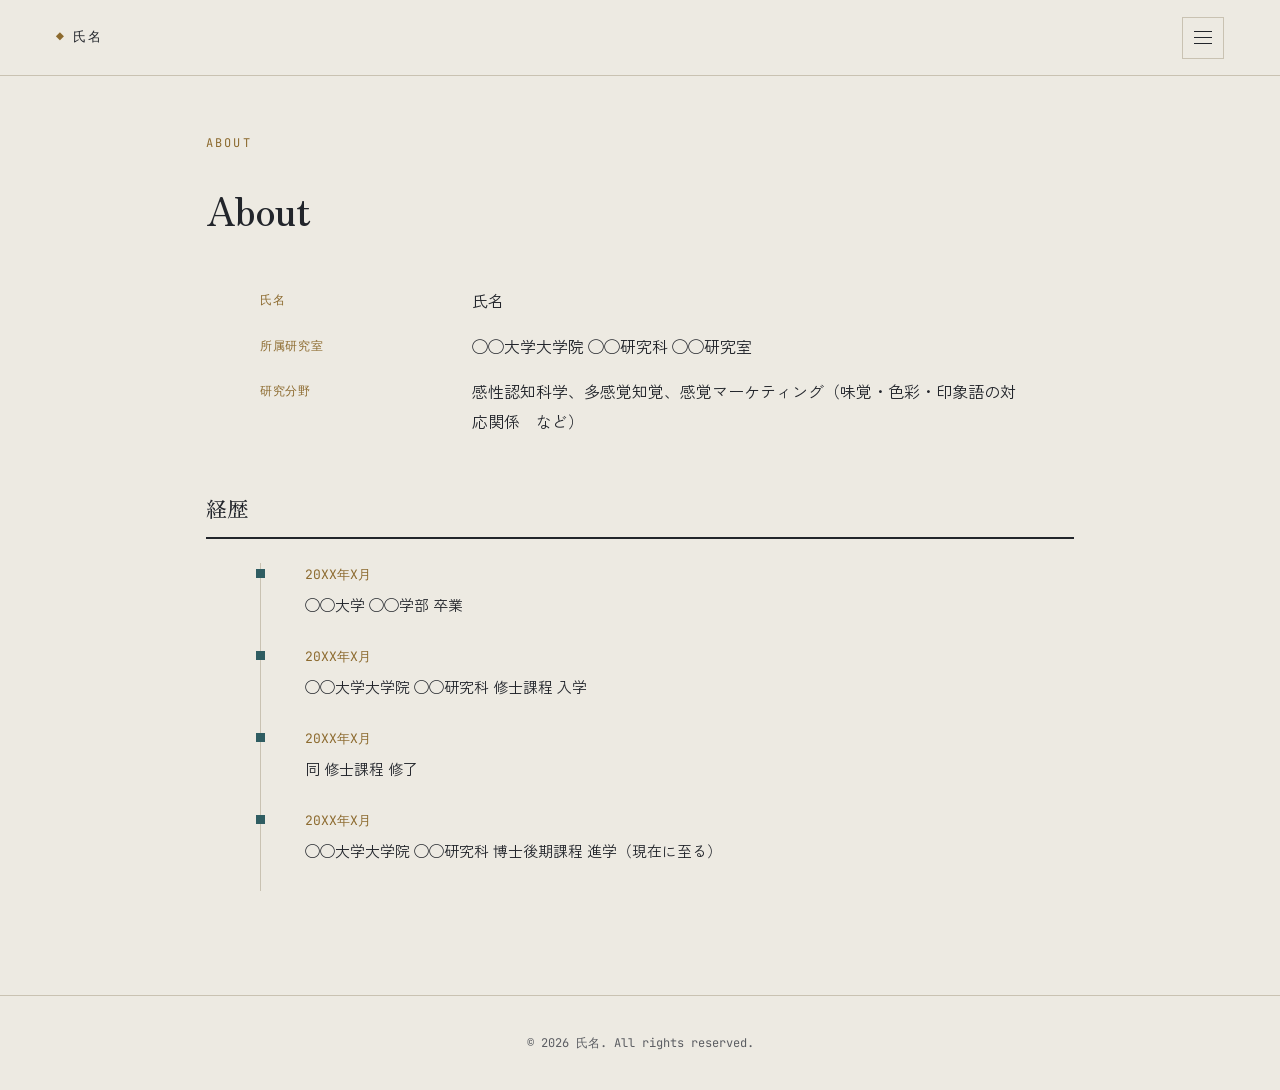
==== about.html @ 25bf6706 "About, Contact, Information, Publicationsのページを作成" ====
<!doctype html>
<html lang="ja">
<head>
<meta charset="UTF-8">
<meta name="viewport" content="width=device-width, initial-scale=1.0">
<title>About｜氏名</title>
<link rel="preconnect" href="https://fonts.googleapis.com">
<link rel="preconnect" href="https://fonts.gstatic.com" crossorigin>
<link href="https://fonts.googleapis.com/css2?family=Zen+Old+Mincho:wght@500;700&family=Zen+Kaku+Gothic+New:wght@400;500;700&family=JetBrains+Mono:wght@400;500&display=swap" rel="stylesheet">
<link rel="stylesheet" href="css/style.css">
</head>
<body>

<header class="site-header">
  <a class="site-header__brand" href="index.html"><span class="mark">&#9670;</span>氏名</a>
  <button class="menu-toggle" id="menuToggle" type="button" aria-expanded="false" aria-controls="siteNav" aria-label="メニューを開閉する">
    <span class="bar"></span>
  </button>
  <nav class="site-nav" id="siteNav" data-state="closed">
    <a class="site-nav__link" href="index.html">Home</a>
    <a class="site-nav__link" href="about.html">About</a>
    <a class="site-nav__link" href="information.html">Information</a>
    <a class="site-nav__link" href="publications.html">Publications</a>
    <a class="site-nav__link" href="contact.html">Contact</a>
  </nav>
</header>

<main>
  <section class="page-head">
    <p class="hero__kicker">About</p>
    <h1 class="page-title">About</h1>
  </section>

  <dl class="profile-grid">
    <dt>氏名</dt>
    <dd>氏名</dd>

    <dt>所属研究室</dt>
    <dd>◯◯大学大学院 ◯◯研究科 ◯◯研究室</dd>

    <dt>研究分野</dt>
    <dd>感性認知科学、多感覚知覚、感覚マーケティング（味覚・色彩・印象語の対応関係　など）</dd>
  </dl>

  <section class="section-block" style="padding-top:0;">
    <div class="section-heading">
      <h2>経歴</h2>
    </div>
    <ol class="timeline">
      <li><span class="year">20XX年X月</span>◯◯大学 ◯◯学部 卒業</li>
      <li><span class="year">20XX年X月</span>◯◯大学大学院 ◯◯研究科 修士課程 入学</li>
      <li><span class="year">20XX年X月</span>同 修士課程 修了</li>
      <li><span class="year">20XX年X月</span>◯◯大学大学院 ◯◯研究科 博士後期課程 進学（現在に至る）</li>
    </ol>
  </section>
</main>

<footer class="site-footer">&copy; 2026 氏名. All rights reserved.</footer>

<script src="js/news-data.js"></script>
<script src="js/main.js"></script>
</body>
</html>
---- css/style.css ----
/* =========================================================
   研究者ホームページ用スタイルシート
   モチーフ：archival index card / 研究ノートの見出しカード
   ========================================================= */

:root {
  /* --- color --- */
  --paper:      #EDEAE2; /* 台紙となる紙色 */
  --paper-alt:  #E3DFD3; /* カード用のやや濃い紙色 */
  --ink:        #22252B; /* 本文インク */
  --ink-soft:   #5B5D62; /* 補助テキスト */
  --line:       #C9C2B2; /* 罫線（インデックスカードの罫） */
  --accent:     #2F5D62; /* リンク・強調（深いティール） */
  --accent-soft:#DCE7E6; /* タグ背景 */
  --brass:      #8C6A2E; /* 日付・採番（真鍮色） */

  /* --- type --- */
  --font-display: 'Zen Old Mincho', serif;
  --font-body: 'Zen Kaku Gothic New', 'Hiragino Sans', 'Noto Sans JP', sans-serif;
  --font-mono: 'JetBrains Mono', 'SFMono-Regular', Consolas, monospace;

  /* --- layout --- */
  --content-width: 760px;
  --wide-width: 980px;
  --header-height: 76px;
}

* { box-sizing: border-box; }
html { scroll-behavior: smooth; }

@media (prefers-reduced-motion: reduce) {
  html { scroll-behavior: auto; }
  *, *::before, *::after {
    animation-duration: 0.01ms !important;
    animation-iteration-count: 1 !important;
    transition-duration: 0.01ms !important;
  }
}

body {
  margin: 0;
  background: var(--paper);
  color: var(--ink);
  font-family: var(--font-body);
  line-height: 1.85;
  -webkit-font-smoothing: antialiased;
}

h1, h2, h3 { font-family: var(--font-display); font-weight: 500; }

a { color: var(--accent); }
.prose a { text-decoration: underline; text-underline-offset: 3px; }

:focus-visible {
  outline: 2px solid var(--accent);
  outline-offset: 3px;
}

img { max-width: 100%; display: block; }

/* ---------------- header / hamburger nav ---------------- */

.site-header {
  position: sticky;
  top: 0;
  z-index: 50;
  display: flex;
  align-items: center;
  justify-content: space-between;
  height: var(--header-height);
  padding: 0 clamp(20px, 5vw, 56px);
  background: var(--paper);
  border-bottom: 1px solid var(--line);
}

.site-header__brand {
  font-family: var(--font-mono);
  font-size: 13px;
  letter-spacing: .1em;
  text-transform: uppercase;
  color: var(--ink);
  text-decoration: none;
}
.site-header__brand .mark { color: var(--brass); margin-right: 8px; }

.menu-toggle {
  position: relative;
  width: 42px;
  height: 42px;
  background: transparent;
  border: 1px solid var(--line);
  cursor: pointer;
  padding: 0;
  display: flex;
  align-items: center;
  justify-content: center;
}
.menu-toggle:hover { border-color: var(--accent); }

.menu-toggle .bar,
.menu-toggle .bar::before,
.menu-toggle .bar::after {
  width: 18px;
  height: 1.5px;
  background: var(--ink);
  transition: transform .25s ease, opacity .25s ease, background .25s ease;
}
.menu-toggle .bar { position: relative; display: block; }
.menu-toggle .bar::before,
.menu-toggle .bar::after {
  content: "";
  position: absolute;
  left: 0;
}
.menu-toggle .bar::before { top: -6px; }
.menu-toggle .bar::after  { top: 6px; }

.menu-toggle[aria-expanded="true"] .bar { background: transparent; }
.menu-toggle[aria-expanded="true"] .bar::before { transform: translateY(6px) rotate(45deg); }
.menu-toggle[aria-expanded="true"] .bar::after  { transform: translateY(-6px) rotate(-45deg); }

.site-nav {
  position: absolute;
  top: var(--header-height);
  right: clamp(20px, 5vw, 56px);
  min-width: 220px;
  max-width: calc(100vw - 40px);
  background: var(--paper);
  border: 1px solid var(--line);
  display: flex;
  flex-direction: column;
  transform-origin: top right;
  transform: scaleY(0);
  opacity: 0;
  pointer-events: none;
  transition: transform .18s ease, opacity .18s ease;
  box-shadow: 0 8px 24px rgba(34,37,43,0.08);
}
.site-nav[data-state="open"] {
  transform: scaleY(1);
  opacity: 1;
  pointer-events: auto;
}

.site-nav__link {
  padding: 14px 20px;
  border-bottom: 1px solid var(--line);
  color: var(--ink);
  font-size: 14px;
  text-decoration: none;
  letter-spacing: .02em;
}
.site-nav__link:last-child { border-bottom: none; }
.site-nav__link:hover,
.site-nav__link[aria-current="page"] {
  color: var(--accent);
  background: var(--accent-soft);
}

/* ---------------- hero (Home) ---------------- */

.hero {
  max-width: var(--wide-width);
  margin: 0 auto;
  padding: 72px clamp(20px, 6vw, 56px) 48px;
}
.hero__kicker {
  font-family: var(--font-mono);
  font-size: 12px;
  letter-spacing: .18em;
  text-transform: uppercase;
  color: var(--brass);
  margin: 0 0 18px;
}
.hero__name {
  font-size: clamp(36px, 6vw, 64px);
  margin: 0 0 14px;
  line-height: 1.15;
}
.hero__role {
  font-family: var(--font-mono);
  font-size: 14px;
  color: var(--ink-soft);
  margin: 0;
}

/* ---------------- generic page header ---------------- */

.page-head {
  max-width: var(--wide-width);
  margin: 0 auto;
  padding: 56px clamp(20px, 6vw, 56px) 0;
}
.page-title { font-size: clamp(28px, 4vw, 40px); margin: 6px 0 12px; }
.page-lead { color: var(--ink-soft); font-size: 15px; max-width: 62ch; }

.section-block {
  max-width: var(--wide-width);
  margin: 0 auto;
  padding: 0 clamp(20px, 6vw, 56px) 40px;
}

.section-heading {
  display: flex;
  align-items: baseline;
  justify-content: space-between;
  gap: 16px;
  border-bottom: 2px solid var(--ink);
  padding-bottom: 10px;
  margin: 44px 0 0;
}
.section-heading h2 { font-size: 21px; margin: 0; letter-spacing: .02em; }
.section-heading a {
  font-family: var(--font-mono);
  font-size: 12px;
  text-transform: uppercase;
  letter-spacing: .06em;
  white-space: nowrap;
  text-decoration: none;
}
.section-heading a:hover { text-decoration: underline; }

/* ---------------- entry list (News / Information) ---------------- */

.entry-list {
  list-style: none;
  margin: 0;
  padding: 0;
  border-top: 1px solid var(--line);
}
.entry {
  display: grid;
  grid-template-columns: 110px 1fr;
  gap: 6px 20px;
  padding: 22px 0;
  border-bottom: 1px solid var(--line);
}
.entry__date {
  font-family: var(--font-mono);
  font-size: 13px;
  color: var(--brass);
  padding-top: 3px;
}
.entry__tag {
  display: inline-block;
  font-family: var(--font-mono);
  font-size: 11px;
  letter-spacing: .05em;
  text-transform: uppercase;
  padding: 2px 8px;
  border: 1px solid var(--accent);
  color: var(--accent);
  margin-bottom: 8px;
}
.entry__body h3 {
  font-size: 18px;
  margin: 0 0 4px;
  font-weight: 500;
}
.entry__empty {
  padding: 22px 0;
  color: var(--ink-soft);
  font-size: 14px;
}

/* ---------------- About: profile + timeline ---------------- */

.profile-grid {
  max-width: var(--content-width);
  margin: 40px auto 0;
  padding: 0 0 8px;
  display: grid;
  grid-template-columns: 180px 1fr;
  gap: 16px 32px;
}
.profile-grid dt {
  font-family: var(--font-mono);
  font-size: 12px;
  text-transform: uppercase;
  letter-spacing: .06em;
  color: var(--brass);
  padding-top: 3px;
  margin: 0;
}
.profile-grid dd {
  margin: 0;
  font-size: 16px;
}

.timeline {
  max-width: var(--content-width);
  margin: 24px auto 0;
  padding: 0 0 0 24px;
  list-style: none;
  border-left: 1px solid var(--line);
}
.timeline li {
  position: relative;
  padding: 0 0 26px 20px;
  font-size: 15px;
}
.timeline li::before {
  content: "";
  position: absolute;
  left: -29px;
  top: 6px;
  width: 9px;
  height: 9px;
  background: var(--accent);
}
.timeline .year {
  display: block;
  font-family: var(--font-mono);
  font-size: 13px;
  color: var(--brass);
  margin-bottom: 4px;
}

/* ---------------- Publications ---------------- */

.pub-year {
  max-width: var(--content-width);
  margin: 44px auto 16px;
  font-family: var(--font-mono);
  font-size: 14px;
  letter-spacing: .04em;
  color: var(--brass);
  border-bottom: 1px solid var(--line);
  padding-bottom: 8px;
}
.pub-list {
  max-width: var(--content-width);
  margin: 0 auto;
  padding: 0;
  list-style: none;
  counter-reset: pub;
}
.pub-list li {
  counter-increment: pub;
  padding: 14px 0 14px 34px;
  border-bottom: 1px solid var(--line);
  font-size: 15px;
  position: relative;
}
.pub-list li::before {
  content: counter(pub, decimal-leading-zero);
  position: absolute;
  left: 0;
  top: 14px;
  font-family: var(--font-mono);
  font-size: 13px;
  color: var(--accent);
}

/* ---------------- Contact ---------------- */

.contact-card {
  max-width: var(--content-width);
  margin: 40px auto 0;
  border: 1px solid var(--line);
  background: var(--paper-alt);
  padding: 36px clamp(20px, 4vw, 40px);
  display: grid;
  gap: 26px;
}
.contact-card dt {
  font-family: var(--font-mono);
  font-size: 12px;
  text-transform: uppercase;
  letter-spacing: .06em;
  color: var(--brass);
  margin: 0 0 6px;
}
.contact-card dd { margin: 0; font-size: 16px; }

/* ---------------- footer ---------------- */

.site-footer {
  margin-top: 64px;
  padding: 36px 20px;
  border-top: 1px solid var(--line);
  text-align: center;
  font-family: var(--font-mono);
  font-size: 12px;
  color: var(--ink-soft);
}

/* ---------------- responsive ---------------- */

@media (max-width: 640px) {
  .entry { grid-template-columns: 1fr; }
  .entry__date { padding-top: 0; }
  .profile-grid { grid-template-columns: 1fr; }
  .profile-grid dt { padding-top: 0; }
}
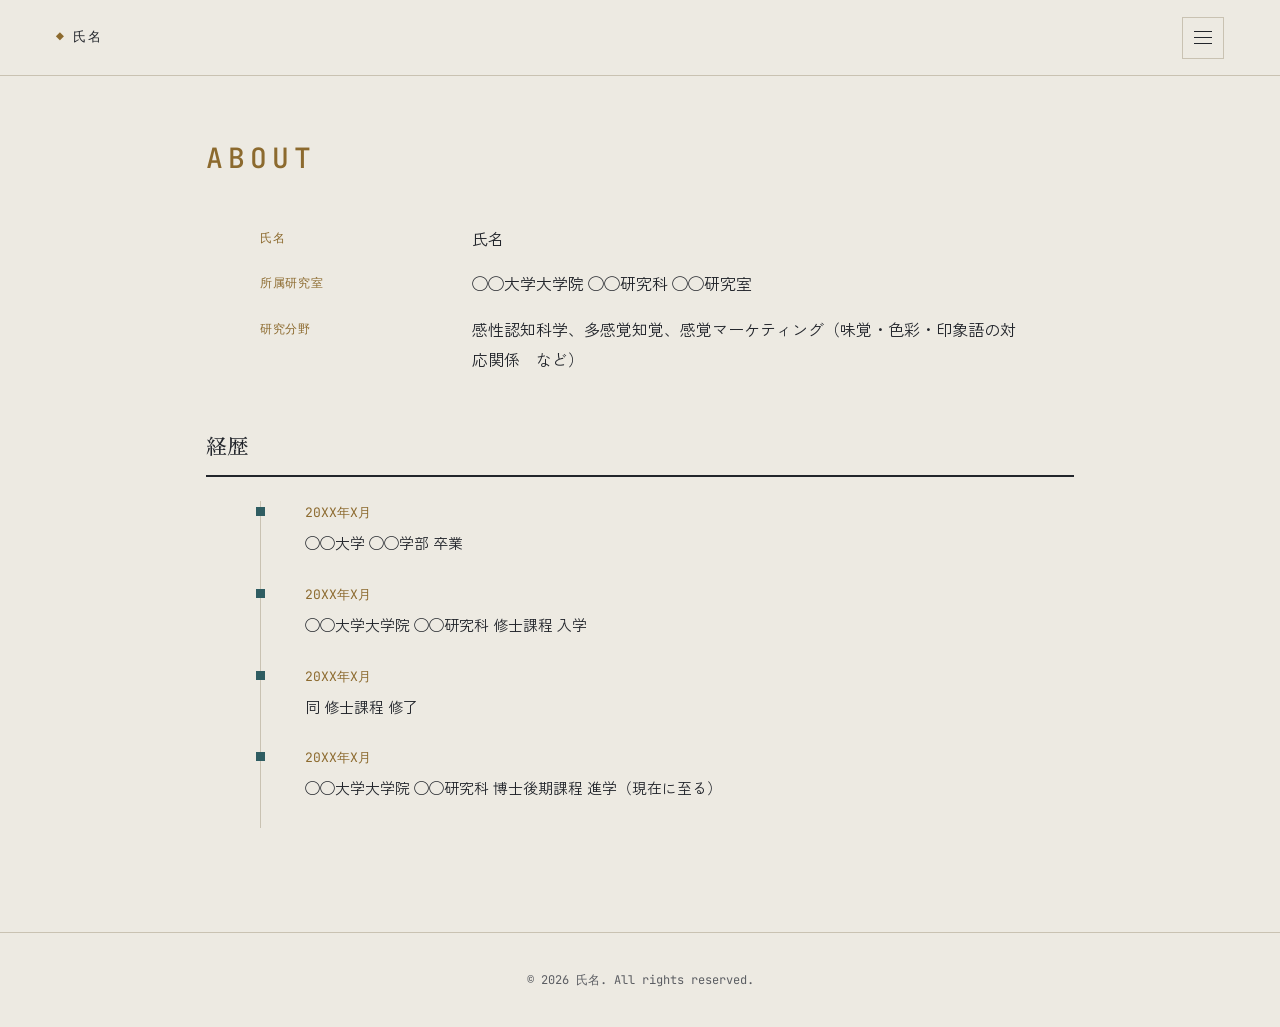
==== commit 27419890: "CSS、Home, Aboutファイルを置き換え" ====
--- a/about.html
+++ b/about.html
@@ -3,7 +3,7 @@
 <head>
 <meta charset="UTF-8">
 <meta name="viewport" content="width=device-width, initial-scale=1.0">
-<title>About｜氏名</title>
+<title>About｜小藤 舞子（Maiko Koto）</title>
 <link rel="preconnect" href="https://fonts.googleapis.com">
 <link rel="preconnect" href="https://fonts.gstatic.com" crossorigin>
 <link href="https://fonts.googleapis.com/css2?family=Zen+Old+Mincho:wght@500;700&family=Zen+Kaku+Gothic+New:wght@400;500;700&family=JetBrains+Mono:wght@400;500&display=swap" rel="stylesheet">
@@ -27,7 +27,6 @@
 
 <main>
   <section class="page-head">
-    <p class="hero__kicker">About</p>
     <h1 class="page-title">About</h1>
   </section>
 
--- a/css/style.css
+++ b/css/style.css
@@ -191,7 +191,13 @@
   margin: 0 auto;
   padding: 56px clamp(20px, 6vw, 56px) 0;
 }
-.page-title { font-size: clamp(28px, 4vw, 40px); margin: 6px 0 12px; }
+.page-title { font-family: var(--font-mono);
+  font-size: 28px;
+  letter-spacing: .18em;
+  text-transform: uppercase;
+  color: var(--brass);
+  margin: 0 0 18px;
+}
 .page-lead { color: var(--ink-soft); font-size: 15px; max-width: 62ch; }
 
 .section-block {
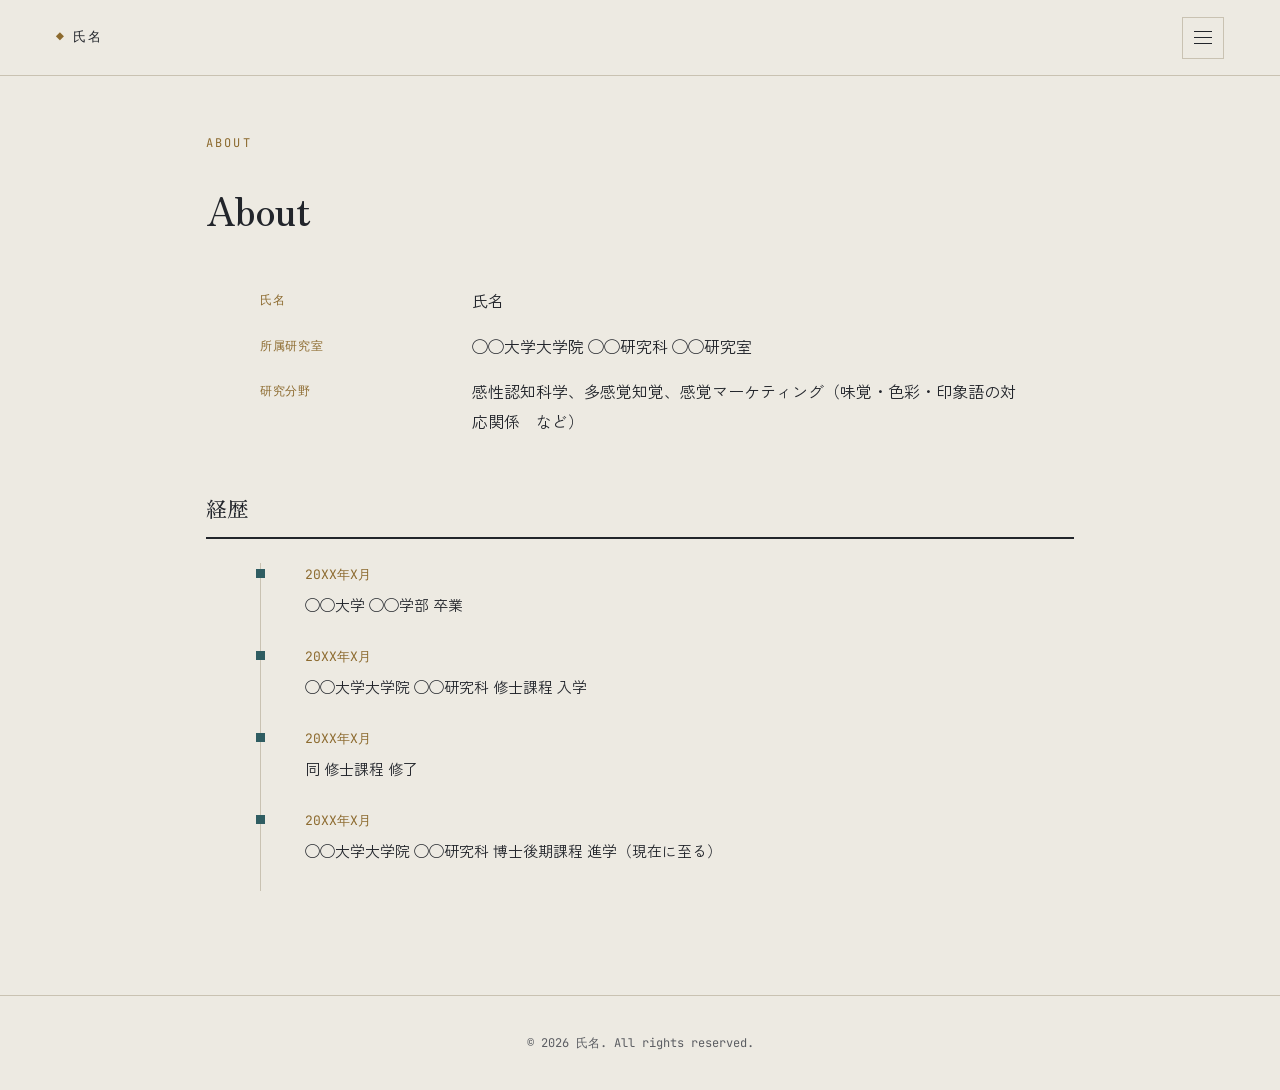
==== commit 5288463c: "全てのファイルを置き換え" ====
--- a/about.html
+++ b/about.html
@@ -3,7 +3,7 @@
 <head>
 <meta charset="UTF-8">
 <meta name="viewport" content="width=device-width, initial-scale=1.0">
-<title>About｜小藤 舞子（Maiko Koto）</title>
+<title>About｜氏名</title>
 <link rel="preconnect" href="https://fonts.googleapis.com">
 <link rel="preconnect" href="https://fonts.gstatic.com" crossorigin>
 <link href="https://fonts.googleapis.com/css2?family=Zen+Old+Mincho:wght@500;700&family=Zen+Kaku+Gothic+New:wght@400;500;700&family=JetBrains+Mono:wght@400;500&display=swap" rel="stylesheet">
@@ -27,6 +27,7 @@
 
 <main>
   <section class="page-head">
+    <p class="hero__kicker">About</p>
     <h1 class="page-title">About</h1>
   </section>
 
--- a/css/style.css
+++ b/css/style.css
@@ -191,13 +191,7 @@
   margin: 0 auto;
   padding: 56px clamp(20px, 6vw, 56px) 0;
 }
-.page-title { font-family: var(--font-mono);
-  font-size: 28px;
-  letter-spacing: .18em;
-  text-transform: uppercase;
-  color: var(--brass);
-  margin: 0 0 18px;
-}
+.page-title { font-size: clamp(28px, 4vw, 40px); margin: 6px 0 12px; }
 .page-lead { color: var(--ink-soft); font-size: 15px; max-width: 62ch; }
 
 .section-block {
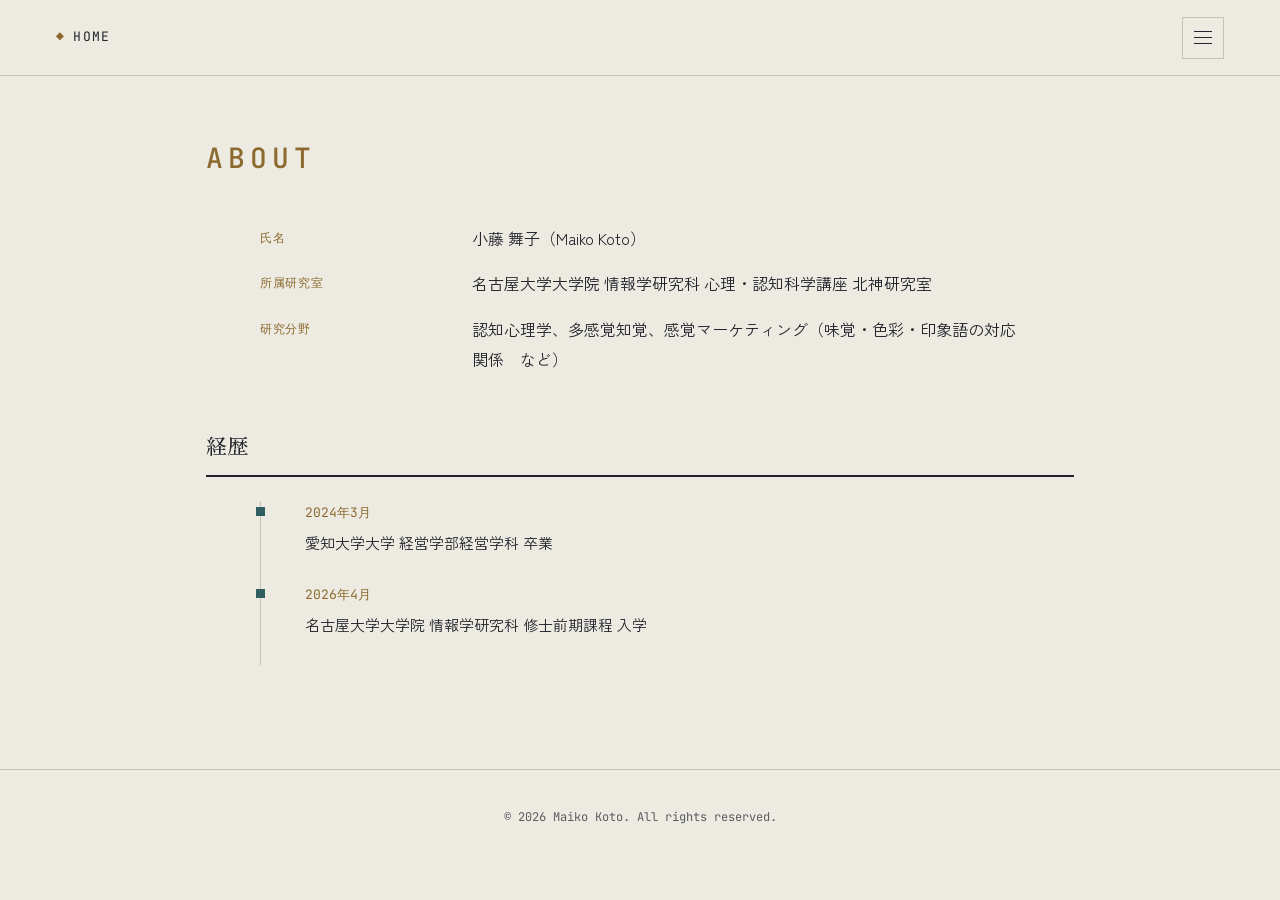
==== commit 5566027a: "1.1版に更新" ====
--- a/about.html
+++ b/about.html
@@ -3,7 +3,7 @@
 <head>
 <meta charset="UTF-8">
 <meta name="viewport" content="width=device-width, initial-scale=1.0">
-<title>About｜氏名</title>
+<title>About｜小藤 舞子（Maiko Koto）</title>
 <link rel="preconnect" href="https://fonts.googleapis.com">
 <link rel="preconnect" href="https://fonts.gstatic.com" crossorigin>
 <link href="https://fonts.googleapis.com/css2?family=Zen+Old+Mincho:wght@500;700&family=Zen+Kaku+Gothic+New:wght@400;500;700&family=JetBrains+Mono:wght@400;500&display=swap" rel="stylesheet">
@@ -12,7 +12,7 @@
 <body>
 
 <header class="site-header">
-  <a class="site-header__brand" href="index.html"><span class="mark">&#9670;</span>氏名</a>
+  <a class="site-header__brand" href="index.html"><span class="mark">&#9670;</span>Home</a>
   <button class="menu-toggle" id="menuToggle" type="button" aria-expanded="false" aria-controls="siteNav" aria-label="メニューを開閉する">
     <span class="bar"></span>
   </button>
@@ -27,19 +27,18 @@
 
 <main>
   <section class="page-head">
-    <p class="hero__kicker">About</p>
     <h1 class="page-title">About</h1>
   </section>
 
   <dl class="profile-grid">
     <dt>氏名</dt>
-    <dd>氏名</dd>
+    <dd>小藤 舞子（Maiko Koto）</dd>
 
     <dt>所属研究室</dt>
-    <dd>◯◯大学大学院 ◯◯研究科 ◯◯研究室</dd>
+    <dd>名古屋大学大学院 情報学研究科 心理・認知科学講座 北神研究室</dd>
 
     <dt>研究分野</dt>
-    <dd>感性認知科学、多感覚知覚、感覚マーケティング（味覚・色彩・印象語の対応関係　など）</dd>
+    <dd>認知心理学、多感覚知覚、感覚マーケティング（味覚・色彩・印象語の対応関係　など）</dd>
   </dl>
 
   <section class="section-block" style="padding-top:0;">
@@ -47,15 +46,13 @@
       <h2>経歴</h2>
     </div>
     <ol class="timeline">
-      <li><span class="year">20XX年X月</span>◯◯大学 ◯◯学部 卒業</li>
-      <li><span class="year">20XX年X月</span>◯◯大学大学院 ◯◯研究科 修士課程 入学</li>
-      <li><span class="year">20XX年X月</span>同 修士課程 修了</li>
-      <li><span class="year">20XX年X月</span>◯◯大学大学院 ◯◯研究科 博士後期課程 進学（現在に至る）</li>
+      <li><span class="year">2024年3月</span>愛知大学大学 経営学部経営学科 卒業</li>
+      <li><span class="year">2026年4月</span>名古屋大学大学院 情報学研究科 修士前期課程 入学</li>
     </ol>
   </section>
 </main>
 
-<footer class="site-footer">&copy; 2026 氏名. All rights reserved.</footer>
+<footer class="site-footer">&copy; 2026 Maiko Koto. All rights reserved.</footer>
 
 <script src="js/news-data.js"></script>
 <script src="js/main.js"></script>
--- a/css/style.css
+++ b/css/style.css
@@ -191,7 +191,13 @@
   margin: 0 auto;
   padding: 56px clamp(20px, 6vw, 56px) 0;
 }
-.page-title { font-size: clamp(28px, 4vw, 40px); margin: 6px 0 12px; }
+.page-title { font-family: var(--font-mono);
+  font-size: 28px;
+  letter-spacing: .18em;
+  text-transform: uppercase;
+  color: var(--brass);
+  margin: 0 0 18px;
+}
 .page-lead { color: var(--ink-soft); font-size: 15px; max-width: 62ch; }
 
 .section-block {
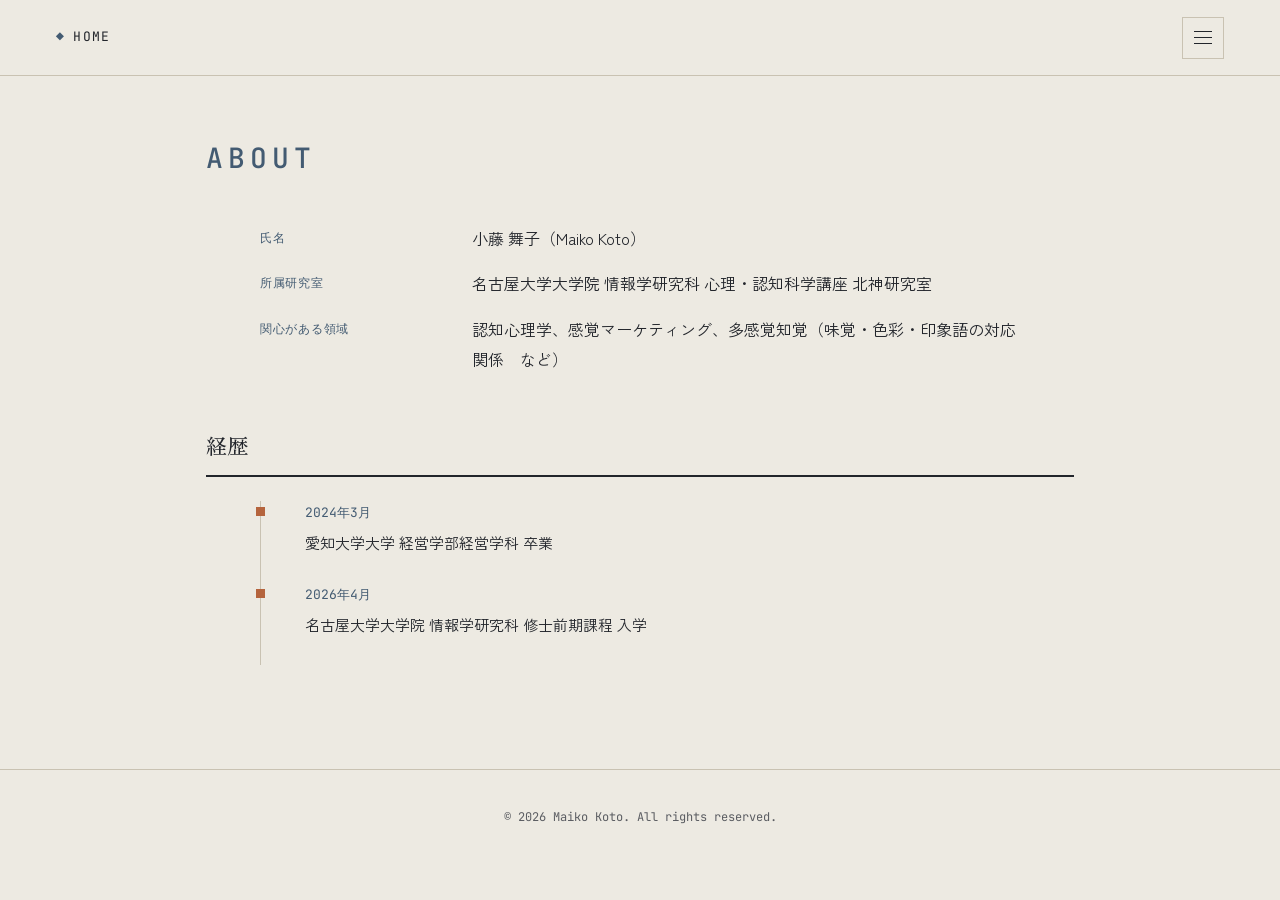
==== commit 84d95232: "研究領域の表記変更" ====
--- a/about.html
+++ b/about.html
@@ -37,8 +37,8 @@
     <dt>所属研究室</dt>
     <dd>名古屋大学大学院 情報学研究科 心理・認知科学講座 北神研究室</dd>
 
-    <dt>研究分野</dt>
-    <dd>認知心理学、多感覚知覚、感覚マーケティング（味覚・色彩・印象語の対応関係　など）</dd>
+    <dt>関心がある領域</dt>
+    <dd>認知心理学、感覚マーケティング、多感覚知覚（味覚・色彩・印象語の対応関係　など）</dd>
   </dl>
 
   <section class="section-block" style="padding-top:0;">
--- a/css/style.css
+++ b/css/style.css
@@ -10,9 +10,9 @@
   --ink:        #22252B; /* 本文インク */
   --ink-soft:   #5B5D62; /* 補助テキスト */
   --line:       #C9C2B2; /* 罫線（インデックスカードの罫） */
-  --accent:     #2F5D62; /* リンク・強調（深いティール） */
+  --accent:     #B5643D; /* リンク・強調（深いティール） */
   --accent-soft:#DCE7E6; /* タグ背景 */
-  --brass:      #8C6A2E; /* 日付・採番（真鍮色） */
+  --brass:      #435B72; /* 日付・採番（真鍮色） */
 
   /* --- type --- */
   --font-display: 'Zen Old Mincho', serif;
